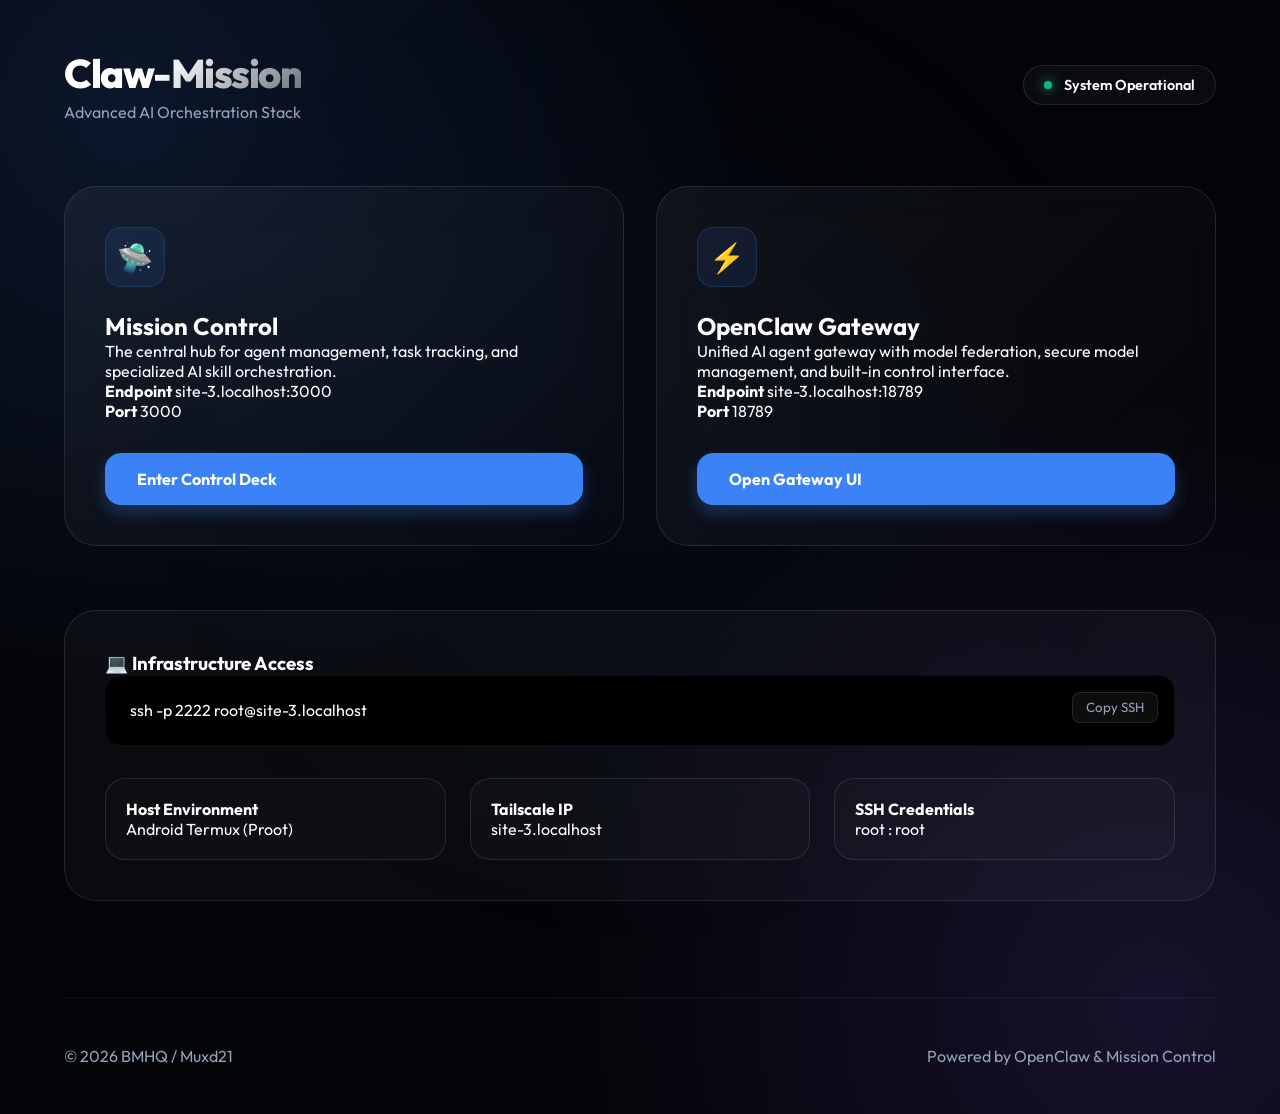
==== docs/index.html @ cbab7bb9 "feat: Add initial project scaffolding with a comprehensive installation script, CI/CD workflows, and" ====
<!DOCTYPE html>
<html lang="en">

<head>
    <meta charset="UTF-8">
    <meta name="viewport" content="width=device-width, initial-scale=1.0">
    <title>Claw-Mission Control Dashboard</title>
    <link
        href="https://fonts.googleapis.com/css2?family=Outfit:wght@300;400;600;800&family=JetBrains+Mono:wght@400;700&display=swap"
        rel="stylesheet">
    <link rel="stylesheet" href="style.css">
    <style>
        .ip-config {
            background: rgba(255, 255, 255, 0.03);
            border: 1px solid rgba(59, 130, 246, 0.3);
            border-radius: 1rem;
            padding: 1.5rem;
            margin-bottom: 2rem;
            display: none;
            text-align: center;
        }

        .ip-config.active {
            display: block;
        }

        .ip-input {
            background: rgba(0, 0, 0, 0.5);
            border: 1px solid var(--border-color);
            color: white;
            padding: 0.75rem 1rem;
            border-radius: 0.5rem;
            font-family: 'JetBrains Mono', monospace;
            width: 250px;
            margin-right: 1rem;
        }

        .ip-btn {
            background: var(--accent-primary);
            color: white;
            border: none;
            padding: 0.75rem 1.5rem;
            border-radius: 0.5rem;
            cursor: pointer;
            font-weight: bold;
        }

        .ip-btn:hover {
            background: #2563eb;
        }
    </style>
</head>

<body>
    <div class="ambient-light"></div>

    <div class="container">
        <header>
            <div class="logo-section">
                <h1>Claw-Mission</h1>
                <p>Advanced AI Orchestration Stack</p>
            </div>
            <div class="status-pill">
                <div class="status-indicator"></div>
                System Operational
            </div>
        </header>

        <div id="github-pages-config" class="ip-config">
            <h3>🌐 Connect via Tailscale</h3>
            <p style="color: var(--text-secondary); margin: 0.5rem 0 1.5rem;">You are viewing this dashboard from GitHub
                Pages. Enter your Android phone's Tailscale IP address to connect to your local stack.</p>
            <input type="text" id="manual-ip" class="ip-input" placeholder="e.g. 100.85.x.x">
            <button class="ip-btn" onclick="updateIP()">Connect</button>
        </div>

        <div class="main-grid">
            <!-- Mission Control Card -->
            <div class="app-card">
                <div class="app-icon">🛸</div>
                <h2>Mission Control</h2>
                <p>The central hub for agent management, task tracking, and specialized AI skill orchestration.</p>
                <div class="app-meta">
                    <div class="meta-item">
                        <b>Endpoint</b>
                        <span id="mc-url">Loading...</span>
                    </div>
                    <div class="meta-item">
                        <b>Port</b>
                        3000
                    </div>
                </div>
                <a href="#" id="mc-btn" class="launch-btn" target="_blank">Enter Control Deck</a>
            </div>

            <!-- OpenClaw Gateway Card -->
            <div class="app-card">
                <div class="app-icon">⚡</div>
                <h2>OpenClaw Gateway</h2>
                <p>Unified AI agent gateway with model federation, secure model management, and built-in control
                    interface.</p>
                <div class="app-meta">
                    <div class="meta-item">
                        <b>Endpoint</b>
                        <span id="oc-url">Loading...</span>
                    </div>
                    <div class="meta-item">
                        <b>Port</b>
                        18789
                    </div>
                </div>
                <a href="#" id="oc-btn" class="launch-btn" target="_blank">Open Gateway UI</a>
            </div>
        </div>

        <div class="shell-section">
            <h3>💻 Infrastructure Access</h3>
            <div class="code-block">
                <button class="copy-btn" onclick="copySSH()">Copy SSH</button>
                <code id="ssh-cmd">ssh -p 2222 root@0.0.0.0</code>
            </div>

            <div class="terminal-grid">
                <div class="term-item">
                    <h4>Host Environment</h4>
                    <p>Android Termux (Proot)</p>
                </div>
                <div class="term-item">
                    <h4>Tailscale IP</h4>
                    <p id="tailscale-ip">Searching...</p>
                </div>
                <div class="term-item">
                    <h4>SSH Credentials</h4>
                    <p>root : root</p>
                </div>
            </div>
        </div>

        <footer>
            <div>&copy; 2026 BMHQ / Muxd21</div>
            <div>Powered by OpenClaw & Mission Control</div>
        </footer>
    </div>

    <script>
        // Initial setup
        const isGithubPages = window.location.hostname.includes('github.io');
        let currentIp = isGithubPages ? '100.x.x.x' : window.location.hostname;

        if (isGithubPages) {
            document.getElementById('github-pages-config').classList.add('active');
            // Try logic for saved IP
            const savedIp = localStorage.getItem('tailscale_ip');
            if (savedIp) {
                document.getElementById('manual-ip').value = savedIp;
                currentIp = savedIp;
            }
        }

        function refreshLinks(ip) {
            document.getElementById('tailscale-ip').innerText = ip;
            document.getElementById('mc-url').innerText = `${ip}:3000`;
            document.getElementById('oc-url').innerText = `${ip}:18789`;

            document.getElementById('mc-btn').href = `http://${ip}:3000`;
            document.getElementById('oc-btn').href = `http://${ip}:18789`;

            document.getElementById('ssh-cmd').innerText = `ssh -p 2222 root@${ip}`;
        }

        function updateIP() {
            const newIp = document.getElementById('manual-ip').value;
            if (newIp) {
                currentIp = newIp;
                localStorage.setItem('tailscale_ip', newIp);
                refreshLinks(newIp);
            }
        }

        function copySSH() {
            const cmd = document.getElementById('ssh-cmd').innerText;
            navigator.clipboard.writeText(cmd).then(() => {
                const btn = document.querySelector('.copy-btn');
                btn.innerText = 'Copied!';
                setTimeout(() => btn.innerText = 'Copy SSH', 2000);
            });
        }

        // Initialize display
        refreshLinks(currentIp);
    </script>
</body>

</html>
---- docs/style.css ----
:root {
    --bg-color: #030408;
    --panel-bg: rgba(255, 255, 255, 0.03);
    --border-color: rgba(255, 255, 255, 0.1);
    --accent-primary: #3b82f6;
    --accent-secondary: #8b5cf6;
    --text-primary: #ffffff;
    --text-secondary: #94a3b8;
    --success: #10b981;
    --warning: #f59e0b;
    --danger: #ef4444;
    --glass-blur: 24px;
}

* {
    margin: 0;
    padding: 0;
    box-sizing: border-box;
    font-family: 'Outfit', sans-serif;
}

body {
    background-color: var(--bg-color);
    color: var(--text-primary);
    min-height: 100vh;
    overflow-x: hidden;
    background-image:
        radial-gradient(circle at 10% 10%, rgba(59, 130, 246, 0.15) 0%, transparent 40%),
        radial-gradient(circle at 90% 90%, rgba(139, 92, 246, 0.15) 0%, transparent 40%);
}

.ambient-light {
    position: fixed;
    top: 50%;
    left: 50%;
    width: 80vw;
    height: 80vw;
    background: radial-gradient(circle, rgba(59, 130, 246, 0.05) 0%, transparent 70%);
    transform: translate(-50%, -50%);
    pointer-events: none;
    z-index: -1;
}

.container {
    max-width: 1200px;
    margin: 0 auto;
    padding: 3rem 1.5rem;
}

header {
    display: flex;
    justify-content: space-between;
    align-items: center;
    margin-bottom: 4rem;
}

.logo-section h1 {
    font-size: 2.5rem;
    font-weight: 800;
    background: linear-gradient(135deg, #fff 40%, rgba(255, 255, 255, 0.4));
    -webkit-background-clip: text;
    -webkit-text-fill-color: transparent;
    letter-spacing: -1.5px;
}

.logo-section p {
    color: var(--text-secondary);
    font-weight: 400;
    margin-top: 0.25rem;
}

.status-pill {
    display: flex;
    align-items: center;
    gap: 0.75rem;
    padding: 0.6rem 1.25rem;
    background: rgba(255, 255, 255, 0.03);
    border: 1px solid var(--border-color);
    border-radius: 100px;
    font-size: 0.9rem;
    font-weight: 600;
}

.status-indicator {
    width: 8px;
    height: 8px;
    border-radius: 50%;
    background: var(--success);
    box-shadow: 0 0 12px var(--success);
    animation: pulse 2s infinite;
}

@keyframes pulse {
    0% {
        transform: scale(1);
        opacity: 1;
    }

    50% {
        transform: scale(1.4);
        opacity: 0.6;
    }

    100% {
        transform: scale(1);
        opacity: 1;
    }
}

.main-grid {
    display: grid;
    grid-template-columns: repeat(auto-fit, minmax(350px, 1fr));
    gap: 2rem;
    margin-bottom: 4rem;
}

.app-card {
    background: linear-gradient(135deg, rgba(255, 255, 255, 0.05) 0%, rgba(255, 255, 255, 0.01) 100%);
    border: 1px solid var(--border-color);
    border-radius: 2rem;
    padding: 2.5rem;
    backdrop-filter: blur(var(--glass-blur));
    transition: all 0.4s cubic-bezier(0.16, 1, 0.3, 1);
    position: relative;
    overflow: hidden;
    display: flex;
    flex-direction: column;
}

.app-card:hover {
    transform: translateY(-8px);
    border-color: rgba(59, 130, 246, 0.4);
    box-shadow: 0 24px 48px rgba(0, 0, 0, 0.5);
}

.app-icon {
    width: 60px;
    height: 60px;
    background: rgba(59, 130, 246, 0.1);
    border: 1px solid rgba(59, 130, 246, 0.2);
    border-radius: 1rem;
    display: flex;
    align-items: center;
    justify-content: center;
    margin-bottom: 1.5rem;
    font-size: 1.8rem;
}

.launch-btn {
    display: inline-flex;
    align-items: center;
    gap: 0.75rem;
    padding: 1rem 2rem;
    background: var(--accent-primary);
    color: white;
    text-decoration: none;
    border-radius: 1rem;
    font-weight: 700;
    margin-top: 2rem;
    transition: all 0.3s ease;
    box-shadow: 0 8px 16px rgba(59, 130, 246, 0.3);
}

.launch-btn:hover {
    background: #2563eb;
    transform: scale(1.02);
}

.shell-section {
    background: var(--panel-bg);
    border: 1px solid var(--border-color);
    border-radius: 2rem;
    padding: 2.5rem;
    margin-top: 4rem;
}

.code-block {
    background: #000;
    border-radius: 1rem;
    padding: 1.5rem;
    font-family: 'JetBrains Mono', monospace;
    position: relative;
    border: 1px solid rgba(255, 255, 255, 0.05);
}

.copy-btn {
    position: absolute;
    top: 1rem;
    right: 1rem;
    background: rgba(255, 255, 255, 0.05);
    border: 1px solid rgba(255, 255, 255, 0.1);
    color: var(--text-secondary);
    padding: 0.4rem 0.8rem;
    border-radius: 0.5rem;
    cursor: pointer;
}

.terminal-grid {
    display: grid;
    grid-template-columns: repeat(auto-fit, minmax(280px, 1fr));
    gap: 1.5rem;
    margin-top: 2rem;
}

.term-item {
    padding: 1.25rem;
    background: rgba(255, 255, 255, 0.02);
    border: 1px solid var(--border-color);
    border-radius: 1.25rem;
}

footer {
    margin-top: 6rem;
    padding-top: 3rem;
    border-top: 1px solid rgba(255, 255, 255, 0.05);
    display: flex;
    justify-content: space-between;
    color: var(--text-secondary);
}
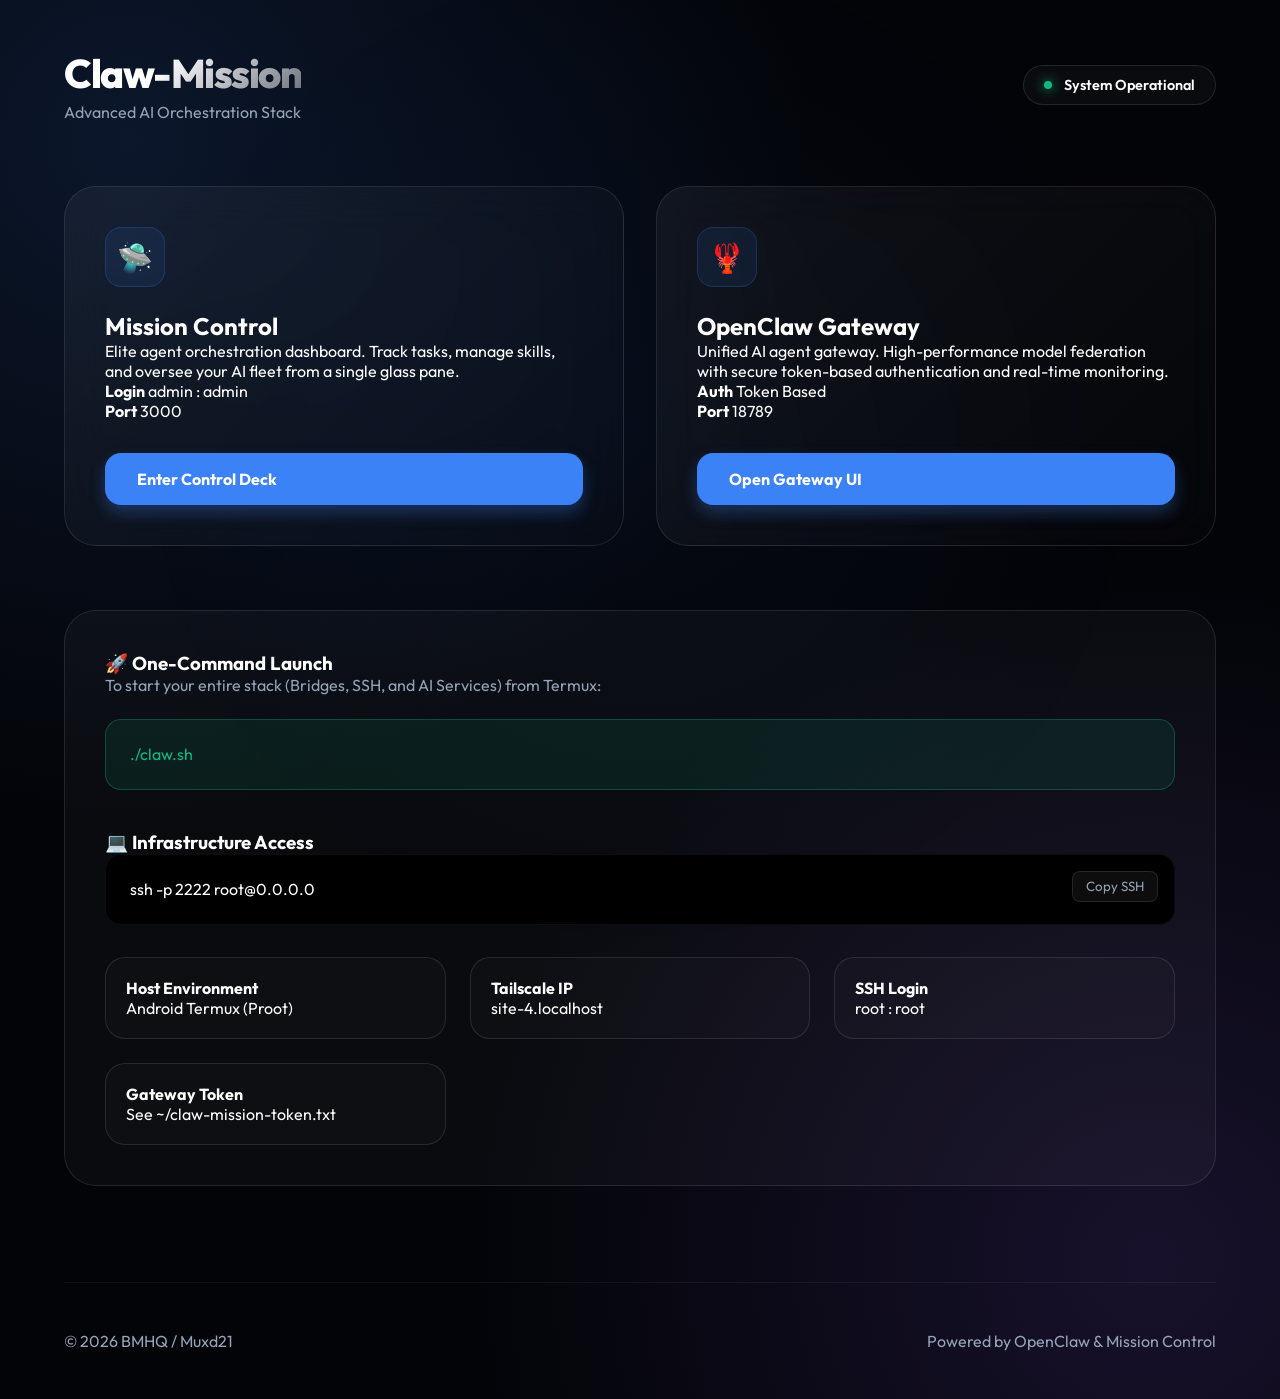
==== commit 2627f860: "docs: revamp README and Dashboard (index.html) for one-command launch and premium aesthetics" ====
--- a/docs/index.html
+++ b/docs/index.html
@@ -79,11 +79,11 @@
             <div class="app-card">
                 <div class="app-icon">🛸</div>
                 <h2>Mission Control</h2>
-                <p>The central hub for agent management, task tracking, and specialized AI skill orchestration.</p>
+                <p>Elite agent orchestration dashboard. Track tasks, manage skills, and oversee your AI fleet from a single glass pane.</p>
                 <div class="app-meta">
                     <div class="meta-item">
-                        <b>Endpoint</b>
-                        <span id="mc-url">Loading...</span>
+                        <b>Login</b>
+                        <span>admin : admin</span>
                     </div>
                     <div class="meta-item">
                         <b>Port</b>
@@ -95,14 +95,13 @@
 
             <!-- OpenClaw Gateway Card -->
             <div class="app-card">
-                <div class="app-icon">⚡</div>
+                <div class="app-icon">🦞</div>
                 <h2>OpenClaw Gateway</h2>
-                <p>Unified AI agent gateway with model federation, secure model management, and built-in control
-                    interface.</p>
+                <p>Unified AI agent gateway. High-performance model federation with secure token-based authentication and real-time monitoring.</p>
                 <div class="app-meta">
                     <div class="meta-item">
-                        <b>Endpoint</b>
-                        <span id="oc-url">Loading...</span>
+                        <b>Auth</b>
+                        <span>Token Based</span>
                     </div>
                     <div class="meta-item">
                         <b>Port</b>
@@ -114,7 +113,13 @@
         </div>
 
         <div class="shell-section">
-            <h3>💻 Infrastructure Access</h3>
+            <h3>🚀 One-Command Launch</h3>
+            <p style="color: var(--text-secondary); margin-bottom: 1.5rem;">To start your entire stack (Bridges, SSH, and AI Services) from Termux:</p>
+            <div class="code-block" style="background: rgba(16, 185, 129, 0.1); border-color: rgba(16, 185, 129, 0.3);">
+                <code style="color: #10b981;">./claw.sh</code>
+            </div>
+
+            <h3 style="margin-top: 2.5rem;">💻 Infrastructure Access</h3>
             <div class="code-block">
                 <button class="copy-btn" onclick="copySSH()">Copy SSH</button>
                 <code id="ssh-cmd">ssh -p 2222 root@0.0.0.0</code>
@@ -130,8 +135,12 @@
                     <p id="tailscale-ip">Searching...</p>
                 </div>
                 <div class="term-item">
-                    <h4>SSH Credentials</h4>
+                    <h4>SSH Login</h4>
                     <p>root : root</p>
+                </div>
+                <div class="term-item">
+                    <h4>Gateway Token</h4>
+                    <p>See ~/claw-mission-token.txt</p>
                 </div>
             </div>
         </div>
